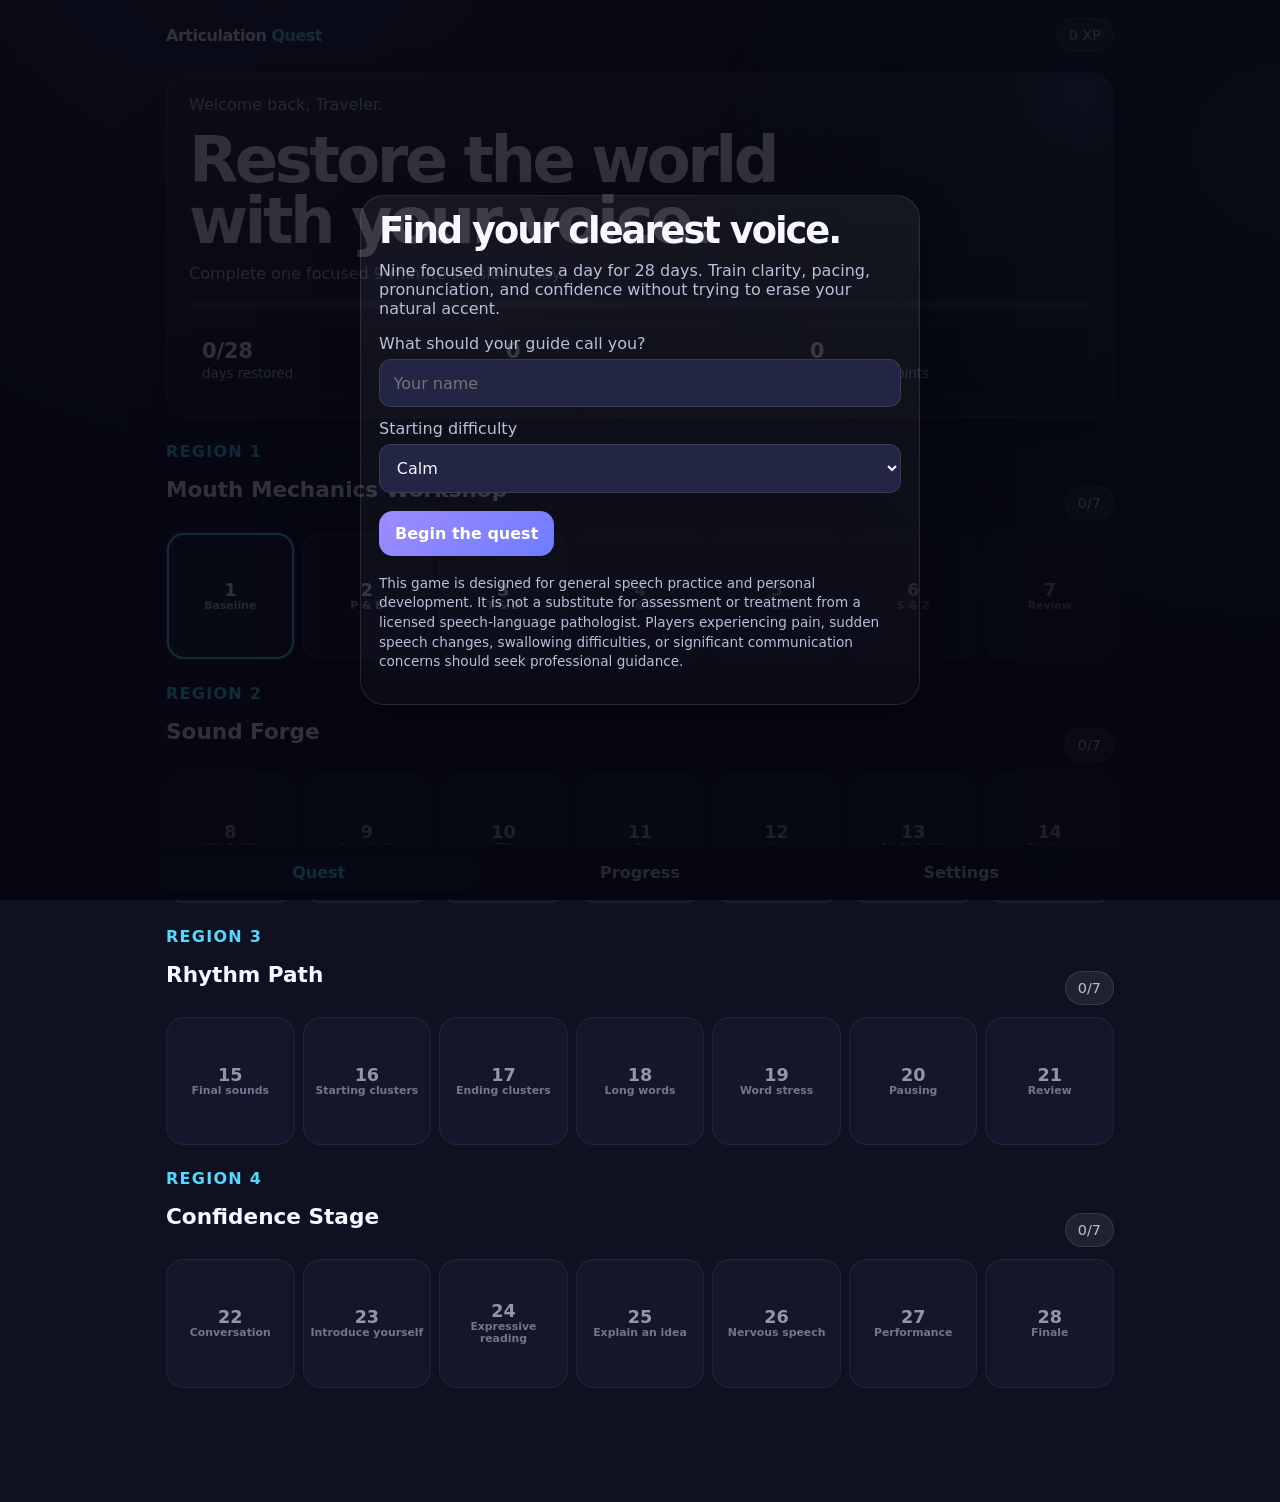
==== index (1).html @ 6aba7573 "Add files via upload save original website (testing)" ====
<!DOCTYPE html>
<html lang="en">
<head>
  <meta charset="UTF-8" />
  <meta name="viewport" content="width=device-width, initial-scale=1, viewport-fit=cover" />
  <meta name="theme-color" content="#15162b" />
  <title>Articulation Quest: 9 Minutes a Day</title>
  <style>
    :root{
      --bg:#0f1020; --panel:#191b33; --panel2:#222543; --text:#f6f7ff;
      --muted:#b9bfd9; --accent:#9d8cff; --accent2:#55d8ff; --good:#70e1aa;
      --warn:#ffd06b; --danger:#ff8ba7; --border:rgba(255,255,255,.1);
      --shadow:0 18px 40px rgba(0,0,0,.28); --font:16px;
    }
    *{box-sizing:border-box}
    body{margin:0;background:
      radial-gradient(circle at 20% -10%,rgba(157,140,255,.22),transparent 35%),
      radial-gradient(circle at 100% 10%,rgba(85,216,255,.12),transparent 30%),var(--bg);
      color:var(--text);font-family:Inter,ui-sans-serif,system-ui,-apple-system,Segoe UI,sans-serif;
      font-size:var(--font);min-height:100vh}
    button,input,select{font:inherit}
    button{border:0;border-radius:14px;padding:.8rem 1rem;font-weight:700;cursor:pointer}
    button:focus-visible,input:focus-visible,select:focus-visible{outline:3px solid var(--accent2);outline-offset:2px}
    .app{max-width:980px;margin:0 auto;padding:env(safe-area-inset-top) 16px calc(90px + env(safe-area-inset-bottom))}
    header{display:flex;align-items:center;justify-content:space-between;padding:18px 0 10px;gap:12px}
    .brand{font-weight:900;letter-spacing:-.03em}.brand span{color:var(--accent2)}
    .pill{background:rgba(255,255,255,.08);border:1px solid var(--border);border-radius:999px;padding:.5rem .75rem;color:var(--muted);font-size:.9rem}
    .hero,.card{background:linear-gradient(180deg,rgba(255,255,255,.055),rgba(255,255,255,.025));border:1px solid var(--border);border-radius:24px;box-shadow:var(--shadow)}
    .hero{padding:22px;margin:10px 0 18px;overflow:hidden;position:relative}
    .hero:after{content:"";position:absolute;width:190px;height:190px;border-radius:50%;right:-60px;top:-75px;background:radial-gradient(circle,var(--accent),transparent 67%);opacity:.2}
    h1,h2,h3,p{margin-top:0} h1{font-size:clamp(2rem,7vw,4rem);line-height:.95;letter-spacing:-.055em;margin-bottom:12px}
    h2{font-size:1.35rem} h3{font-size:1rem;color:var(--accent2);text-transform:uppercase;letter-spacing:.08em}
    .muted{color:var(--muted)} .row{display:flex;gap:10px;flex-wrap:wrap;align-items:center}
    .primary{background:linear-gradient(135deg,var(--accent),#6e7cff);color:white}
    .secondary{background:rgba(255,255,255,.08);color:var(--text);border:1px solid var(--border)}
    .danger{background:rgba(255,139,167,.15);color:#ffd8e2;border:1px solid rgba(255,139,167,.3)}
    .progress{height:11px;background:rgba(255,255,255,.08);border-radius:99px;overflow:hidden}
    .progress > div{height:100%;background:linear-gradient(90deg,var(--accent),var(--accent2));width:0}
    .stats{display:grid;grid-template-columns:repeat(3,1fr);gap:10px;margin-top:16px}
    .stat{background:rgba(0,0,0,.14);border:1px solid var(--border);border-radius:16px;padding:12px}
    .stat b{display:block;font-size:1.3rem}.stat small{color:var(--muted)}
    .region{margin:24px 0}.region-title{display:flex;justify-content:space-between;align-items:end;margin-bottom:12px}
    .day-grid{display:grid;grid-template-columns:repeat(7,1fr);gap:8px}
    .day{aspect-ratio:1;border-radius:18px;background:var(--panel);color:var(--text);border:1px solid var(--border);padding:5px;display:flex;flex-direction:column;justify-content:center;align-items:center;position:relative}
    .day small{color:var(--muted);font-size:.68rem;text-align:center;line-height:1.1}.day.locked{opacity:.58}.day.done{background:linear-gradient(145deg,rgba(112,225,170,.25),rgba(85,216,255,.13));border-color:rgba(112,225,170,.45)}
    .day.current{box-shadow:0 0 0 2px var(--accent2) inset}.day b{font-size:1.1rem}
    .card{padding:18px;margin:14px 0}.section-list{display:grid;gap:10px}
    .section-item{background:rgba(0,0,0,.15);border:1px solid var(--border);border-radius:17px;padding:14px;display:flex;justify-content:space-between;gap:10px;align-items:center}
    .section-item strong{display:block}.section-item small{color:var(--muted)}
    .timer{font-size:clamp(3rem,18vw,6rem);font-weight:900;text-align:center;letter-spacing:-.06em;margin:24px 0}
    .exercise-box{background:rgba(0,0,0,.18);border:1px solid var(--border);border-radius:20px;padding:18px;margin:14px 0}
    .words{display:flex;flex-wrap:wrap;gap:8px}.word{padding:.55rem .7rem;border-radius:12px;background:rgba(157,140,255,.13);border:1px solid rgba(157,140,255,.22)}
    .target{color:var(--warn);font-weight:900}.beatline{display:flex;gap:10px;justify-content:center;margin:24px 0}
    .beat{width:18px;height:18px;border-radius:50%;background:rgba(255,255,255,.18)}.beat.active{background:var(--accent2);box-shadow:0 0 22px var(--accent2)}
    .rating{display:grid;grid-template-columns:repeat(5,1fr);gap:8px}.rating button{background:rgba(255,255,255,.08);color:var(--text);padding:.7rem .2rem}.rating button.selected{background:var(--accent);color:#fff}
    .recorder{display:grid;gap:10px}.record-status{color:var(--muted);min-height:1.4em}
    audio{width:100%}.notice{font-size:.85rem;color:var(--muted);line-height:1.45}
    .modal{position:fixed;inset:0;background:rgba(4,5,14,.82);display:none;align-items:center;justify-content:center;padding:18px;z-index:50}
    .modal.open{display:flex}.modal .card{max-width:560px;max-height:90vh;overflow:auto}
    nav{position:fixed;bottom:0;left:0;right:0;background:rgba(13,14,29,.92);backdrop-filter:blur(16px);border-top:1px solid var(--border);z-index:20;padding-bottom:env(safe-area-inset-bottom)}
    nav .inner{max-width:980px;margin:auto;display:grid;grid-template-columns:repeat(3,1fr);padding:8px}
    nav button{background:transparent;color:var(--muted);padding:10px}nav button.active{color:var(--accent2);background:rgba(85,216,255,.08)}
    label{display:block;margin:12px 0 6px;color:var(--muted)} input[type=range],select{width:100%}
    select{background:var(--panel2);color:var(--text);border:1px solid var(--border);padding:.8rem;border-radius:12px}
    .hidden{display:none!important}
    @media(max-width:620px){.day-grid{grid-template-columns:repeat(4,1fr)}.stats{grid-template-columns:1fr 1fr}.stats .stat:last-child{grid-column:1/-1}}
  </style>
</head>
<body>
<div class="app">
  <header>
    <div class="brand">Articulation <span>Quest</span></div>
    <div class="pill" id="headerXP">0 XP</div>
  </header>
  <main id="view"></main>
</div>

<nav>
  <div class="inner">
    <button data-view="home" class="active">Quest</button>
    <button data-view="progress">Progress</button>
    <button data-view="settings">Settings</button>
  </div>
</nav>

<div class="modal" id="onboarding">
  <div class="card">
    <h1 style="font-size:2.3rem">Find your clearest voice.</h1>
    <p class="muted">Nine focused minutes a day for 28 days. Train clarity, pacing, pronunciation, and confidence without trying to erase your natural accent.</p>
    <label for="playerName">What should your guide call you?</label>
    <input id="playerName" placeholder="Your name" style="width:100%;padding:.85rem;border-radius:12px;border:1px solid var(--border);background:var(--panel2);color:var(--text)">
    <label for="difficulty">Starting difficulty</label>
    <select id="difficulty">
      <option>Calm</option><option>Confident</option><option>Performer</option>
    </select>
    <div class="row" style="margin-top:18px">
      <button class="primary" id="startQuest">Begin the quest</button>
    </div>
    <p class="notice" style="margin-top:18px">This game is designed for general speech practice and personal development. It is not a substitute for assessment or treatment from a licensed speech-language pathologist. Players experiencing pain, sudden speech changes, swallowing difficulties, or significant communication concerns should seek professional guidance.</p>
  </div>
</div>

<script>
const dayContent = {
1:{
 title:"Baseline & Relaxed Articulation", region:"Mouth Mechanics Workshop", target:"Awareness, breath, relaxed movement",
 warmup:["Drop your shoulders and breathe out slowly.","Open and close the jaw without forcing it.","Smile, pucker, then relax the lips.","Trace slow circles with the tongue behind closed lips."],
 syllables:["mah","mee","moh","nah","nee","noh","lah","lee"],
 words:["morning","balance","clearly","steady","comfortable","energy","listen","message","practice","voice"],
 sentences:[
  "My voice can be clear without feeling forced.",
  "I pause, breathe, and finish each word.",
  "Steady speech is easier to understand.",
  "I let my jaw and lips move freely.",
  "Today I notice how my voice feels."
 ],
 rhythm:"I breathe / I pause / I speak clearly.",
 passages:{
  Calm:"Today I am listening to my natural voice. I do not need to rush. I can breathe, pause, and allow each word to arrive clearly.",
  Confident:"My voice deserves space. I speak at a steady pace, finish my words, and let every sentence land with intention.",
  Performer:"Welcome to the first stage of the quest. The world responds as I breathe deeply, speak deliberately, and bring each phrase to life."
 },
 tongue:"Unique New York, unique New York.",
 reflection:"What changed when you slowed down by ten percent?",
 feedback:"Notice which words feel easiest. Your baseline is a starting point, not a score."
},
2:{
 title:"P & B: Lip Precision", region:"Mouth Mechanics Workshop", target:"P and B",
 warmup:["Press the lips together gently, then release.","Alternate a silent P and B shape.","Do three relaxed lip trills.","Say “puh-buh” slowly without tightening the jaw."],
 syllables:["pah","pee","poh","bah","bee","boh","pay","bay"],
 words:["paper","bright","people","balance","purpose","better","open","habit","prepare","possible"],
 sentences:[
  "Please bring the blue paper.",
  "People improve through patient practice.",
  "Breathe before beginning the paragraph.",
  "A balanced pace makes speech more powerful.",
  "Prepare each P and B with both lips."
 ],
 rhythm:"Prepare / breathe / begin.",
 passages:{
  Calm:"Before I begin, I breathe. My lips meet gently for each P and B, then release without extra pressure.",
  Confident:"People pay attention when a speaker begins with purpose. I breathe, prepare, and place each word clearly.",
  Performer:"Beyond the bright portal, a patient builder prepared a bridge. Piece by piece, the path became possible."
 },
 tongue:"Peter packed a bright blue backpack.",
 reflection:"Were your P sounds crisp without becoming explosive?",
 feedback:"Let both lips meet fully, then release. Avoid squeezing the jaw."
},
3:{
 title:"T & D: Tongue-Tip Control", region:"Mouth Mechanics Workshop", target:"T and D",
 warmup:["Touch the tongue tip behind the upper front teeth.","Alternate light T and D taps.","Say “tee-dee” at a slow, even pace.","Relax the jaw while the tongue does the work."],
 syllables:["tah","tee","toh","dah","dee","doh","tie","die"],
 words:["today","detail","steady","direct","attention","decide","total","different","timing","understand"],
 sentences:[
  "Today I take time to speak distinctly.",
  "Details are easier to understand at a steady pace.",
  "Do not rush the final sound.",
  "Timing and tone direct attention.",
  "I decide where each sentence ends."
 ],
 rhythm:"Take time / define details / end clearly.",
 passages:{
  Calm:"Today I direct my attention to the tip of my tongue. Each T and D is light, clear, and steady.",
  Confident:"I take time to define the details. My timing is deliberate, and every ending is easy to hear.",
  Performer:"At dawn, the traveler detected a hidden door. With steady timing and determined focus, they entered the distant tower."
 },
 tongue:"Tiny details determine the total design.",
 reflection:"Did the tongue stay active while the jaw stayed relaxed?",
 feedback:"Use a light tongue tap. Stronger pressure does not always create clearer speech."
}
};

const topics = [
"Baseline","P & B","T & D","K & G","F & V","S & Z","Review",
"SH & CH","J / soft G","TH","R","L","M, N & NG","Review",
"Final sounds","Starting clusters","Ending clusters","Long words","Word stress","Pausing","Review",
"Conversation","Introduce yourself","Expressive reading","Explain an idea","Nervous speech","Performance","Finale"
];
const regions = ["Mouth Mechanics Workshop","Sound Forge","Rhythm Path","Confidence Stage"];

let state = JSON.parse(localStorage.getItem("aqState")||"null") || {
  onboarded:false,name:"Traveler",difficulty:"Calm",xp:0,streak:0,completed:[],ratings:{},recordings:{},
  settings:{font:16,volume:1,reducedMotion:false,contrast:"standard"},lastPlayed:null
};
let currentView="home", session=null, timerId=null, beatId=null, mediaRecorder=null, chunks=[], currentAudioURL=null;

function save(){localStorage.setItem("aqState",JSON.stringify(state));updateHeader()}
function updateHeader(){document.getElementById("headerXP").textContent=`${state.xp} XP`}
function setView(v){currentView=v;document.querySelectorAll("nav button").forEach(b=>b.classList.toggle("active",b.dataset.view===v));render()}
document.querySelectorAll("nav button").forEach(b=>b.onclick=()=>setView(b.dataset.view));

function render(){
 applySettings();
 const root=document.getElementById("view");
 if(currentView==="home") root.innerHTML=homeHTML();
 if(currentView==="progress") root.innerHTML=progressHTML();
 if(currentView==="settings") root.innerHTML=settingsHTML();
 bind();
}
function homeHTML(){
 const pct=Math.round(state.completed.length/28*100);
 return `
 <section class="hero">
  <p class="muted">Welcome back, ${escapeHTML(state.name)}.</p>
  <h1>Restore the world<br>with your voice.</h1>
  <p class="muted">Complete one focused 9-minute session today.</p>
  <div class="progress"><div style="width:${pct}%"></div></div>
  <div class="stats">
   <div class="stat"><b>${state.completed.length}/28</b><small>days restored</small></div>
   <div class="stat"><b>${state.streak}</b><small>day streak</small></div>
   <div class="stat"><b>${state.xp}</b><small>experience points</small></div>
  </div>
 </section>
 ${regions.map((r,ri)=>{
  const start=ri*7;
  return `<section class="region">
   <div class="region-title"><div><h3>Region ${ri+1}</h3><h2>${r}</h2></div><span class="pill">${state.completed.filter(d=>d>start&&d<=start+7).length}/7</span></div>
   <div class="day-grid">${topics.slice(start,start+7).map((t,i)=>{
    const day=start+i+1, ready=day<=3, done=state.completed.includes(day), current=day===Math.min(28,state.completed.length+1);
    return `<button class="day ${!ready?'locked':''} ${done?'done':''} ${current?'current':''}" data-day="${day}">
      <b>${day}</b><small>${t}</small>
    </button>`
   }).join("")}</div>
  </section>`
 }).join("")}`;
}
function progressHTML(){
 return `<section class="hero"><h1>Your voice archive.</h1><p class="muted">Recordings remain on this device for the current session only in this prototype. Ratings and progress are stored locally.</p></section>
 <section class="card"><h2>Milestones</h2>
 ${[1,7,14,21,28].map(d=>`<div class="section-item"><div><strong>Day ${d} recording</strong><small>${state.completed.includes(d)?"Completed":"Not yet completed"}</small></div><span>${state.completed.includes(d)?"✦":"○"}</span></div>`).join("")}
 </section>
 <section class="card"><h2>Self-ratings</h2>
 ${Object.keys(state.ratings).length?Object.entries(state.ratings).map(([d,r])=>`<div class="section-item"><div><strong>Day ${d}</strong><small>Clarity ${r.clarity}/5 · Comfort ${r.comfort}/5 · Confidence ${r.confidence}/5</small></div></div>`).join(""):"<p class='muted'>Complete a session to begin your archive.</p>"}
 </section>`;
}
function settingsHTML(){
 return `<section class="hero"><h1>Settings</h1><p class="muted">Adjust the training experience to fit you.</p></section>
 <section class="card">
  <label>Difficulty</label><select id="settingDifficulty"><option ${state.difficulty==="Calm"?"selected":""}>Calm</option><option ${state.difficulty==="Confident"?"selected":""}>Confident</option><option ${state.difficulty==="Performer"?"selected":""}>Performer</option></select>
  <label>Text size: <span id="fontVal">${state.settings.font}px</span></label><input id="fontRange" type="range" min="14" max="22" value="${state.settings.font}">
  <label>Example audio volume</label><input id="volumeRange" type="range" min="0" max="1" step=".1" value="${state.settings.volume}">
  <label><input id="reducedMotion" type="checkbox" ${state.settings.reducedMotion?"checked":""}> Reduce animation</label>
  <label>Contrast</label><select id="contrast"><option value="standard" ${state.settings.contrast==="standard"?"selected":""}>Standard</option><option value="high" ${state.settings.contrast==="high"?"selected":""}>High contrast</option></select>
  <div class="row" style="margin-top:18px"><button class="danger" id="resetBtn">Reset all progress</button></div>
 </section>`;
}
function bind(){
 document.querySelectorAll("[data-day]").forEach(btn=>btn.onclick=()=>{
  const d=+btn.dataset.day;
  if(d>3){alert("This day is mapped and ready for future content. Days 1–3 are fully playable in this prototype.");return}
  openDay(d);
 });
 const diff=document.getElementById("settingDifficulty"); if(diff) diff.onchange=e=>{state.difficulty=e.target.value;save()};
 const fr=document.getElementById("fontRange"); if(fr) fr.oninput=e=>{state.settings.font=+e.target.value;document.getElementById("fontVal").textContent=e.target.value+"px";save();render()};
 const vr=document.getElementById("volumeRange"); if(vr) vr.oninput=e=>{state.settings.volume=+e.target.value;save()};
 const rm=document.getElementById("reducedMotion"); if(rm) rm.onchange=e=>{state.settings.reducedMotion=e.target.checked;save();applySettings()};
 const ct=document.getElementById("contrast"); if(ct) ct.onchange=e=>{state.settings.contrast=e.target.value;save();applySettings()};
 const rb=document.getElementById("resetBtn"); if(rb) rb.onclick=()=>{if(confirm("Reset all Articulation Quest progress?")){localStorage.removeItem("aqState");location.reload()}};
}
function openDay(day){
 session={day,step:0,ratings:{clarity:3,comfort:3,difficulty:3,confidence:3}};
 renderSession();
}
const steps=[
 ["Wake-Up",60],["Sound Training",120],["Precision Challenge",120],
 ["Rhythm & Pacing",120],["Final Performance",60],["Reflection & Reward",60]
];
function renderSession(){
 const c=dayContent[session.day], [name,seconds]=steps[session.step];
 currentView="session"; document.querySelectorAll("nav button").forEach(b=>b.classList.remove("active"));
 document.getElementById("view").innerHTML=`
  <section class="hero"><p class="muted">Day ${session.day} · ${c.region}</p><h1 style="font-size:clamp(2rem,9vw,4rem)">${c.title}</h1><div class="progress"><div style="width:${session.step/6*100}%"></div></div></section>
  <section class="card"><h3>Stage ${session.step+1} of 6</h3><h2>${name}</h2>${stepContent(c)}
   <div class="row" style="margin-top:18px">
    <button class="secondary" id="exitSession">Exit</button>
    ${session.step<5?`<button class="primary" id="startTimer">Start ${Math.ceil(seconds/60)}-minute stage</button>`:`<button class="primary" id="completeDay">Complete Day</button>`}
   </div>
  </section>`;
 document.getElementById("exitSession").onclick=()=>{stopAll();currentView="home";render()};
 const st=document.getElementById("startTimer");if(st) st.onclick=()=>startTimer(seconds);
 const cd=document.getElementById("completeDay");if(cd) cd.onclick=completeDay;
 bindRecorder();bindRatings();bindSpeak();bindBeat();
}
function stepContent(c){
 switch(session.step){
  case 0:return `<p class="muted">Move gently. Stop if anything hurts.</p><div class="exercise-box">${c.warmup.map((x,i)=>`<p><b>${i+1}.</b> ${x}</p>`).join("")}</div><div class="timer" id="timer">1:00</div>`;
  case 1:return `<p>Target: <span class="target">${c.target}</span></p><h3>Syllables</h3><div class="words">${c.syllables.map(w=>`<span class="word">${w}</span>`).join("")}</div><h3 style="margin-top:18px">Practice words</h3><div class="words">${c.words.map(w=>`<span class="word">${w}</span>`).join("")}</div><button class="secondary speakBtn" data-speak="${c.words.join(", ")}" style="margin-top:15px">Hear an example</button><div class="timer" id="timer">2:00</div>`;
  case 2:return `<p class="muted">Read slowly once. Repeat with a natural pace.</p><div class="exercise-box">${c.sentences.map(s=>`<p>${highlight(s,c.target)}</p>`).join("")}</div><button class="secondary speakBtn" data-speak="${c.sentences.join(" ")}">Replay example</button><div class="recorder" style="margin-top:16px"><button id="recordBtn" class="primary">Start recording</button><div class="record-status" id="recordStatus"></div><audio id="playback" controls class="hidden"></audio></div><div class="timer" id="timer">2:00</div>`;
  case 3:return `<p>Speak with the pulse:</p><div class="exercise-box"><h2 style="text-align:center">${c.rhythm}</h2><div class="beatline">${[0,1,2,3].map(i=>`<span class="beat"></span>`).join("")}</div><button class="secondary" id="beatBtn">Start rhythm guide</button></div><div class="timer" id="timer">2:00</div>`;
  case 4:return `<div class="row">${["Calm","Confident","Performer"].map(d=>`<button class="${state.difficulty===d?"primary":"secondary"} diffBtn" data-diff="${d}">${d}</button>`).join("")}</div><div class="exercise-box"><p id="performanceText">${c.passages[state.difficulty]}</p></div><button class="secondary speakBtn" data-speak="${c.passages[state.difficulty]}">Hear example</button><div class="recorder" style="margin-top:16px"><button id="recordBtn" class="primary">Record performance</button><div class="record-status" id="recordStatus"></div><audio id="playback" controls class="hidden"></audio></div><p class="muted"><b>Bonus:</b> ${c.tongue}</p><div class="timer" id="timer">1:00</div>`;
  case 5:return `<p>${c.reflection}</p>${ratingHTML("clarity","Clarity")}${ratingHTML("comfort","Comfort")}${ratingHTML("difficulty","Difficulty")}${ratingHTML("confidence","Confidence")}<div class="exercise-box"><b>Guide feedback</b><p>${c.feedback}</p></div>`;
 }
}
function ratingHTML(key,label){return `<label>${label}</label><div class="rating" data-rating="${key}">${[1,2,3,4,5].map(n=>`<button class="${session.ratings[key]===n?"selected":""}" data-score="${n}">${n}</button>`).join("")}</div>`}
function bindRatings(){document.querySelectorAll(".rating").forEach(g=>g.querySelectorAll("button").forEach(b=>b.onclick=()=>{session.ratings[g.dataset.rating]=+b.dataset.score;renderSession()}))}
function bindSpeak(){document.querySelectorAll(".speakBtn").forEach(b=>b.onclick=()=>{speechSynthesis.cancel();const u=new SpeechSynthesisUtterance(b.dataset.speak);u.rate=.82;u.volume=state.settings.volume;speechSynthesis.speak(u)})}
function bindBeat(){
 const btn=document.getElementById("beatBtn");if(!btn)return;
 btn.onclick=()=>{clearInterval(beatId);let i=0,beats=[...document.querySelectorAll(".beat")];beats.forEach(x=>x.classList.remove("active"));beats[0].classList.add("active");beatId=setInterval(()=>{beats.forEach(x=>x.classList.remove("active"));i=(i+1)%beats.length;beats[i].classList.add("active")},650)}
 document.querySelectorAll(".diffBtn").forEach(b=>b.onclick=()=>{state.difficulty=b.dataset.diff;save();renderSession()})
}
function startTimer(total){
 const el=document.getElementById("timer"); let left=total; document.getElementById("startTimer").disabled=true;
 clearInterval(timerId); timerId=setInterval(()=>{left--;el.textContent=`${Math.floor(left/60)}:${String(left%60).padStart(2,"0")}`;
  if(left<=0){clearInterval(timerId);navigator.vibrate?.(120);session.step++;renderSession()}
 },1000)
}
async function bindRecorder(){
 const btn=document.getElementById("recordBtn"); if(!btn)return;
 btn.onclick=async()=>{
  if(mediaRecorder?.state==="recording"){mediaRecorder.stop();btn.textContent="Start recording";return}
  try{
   const stream=await navigator.mediaDevices.getUserMedia({audio:true});
   chunks=[];mediaRecorder=new MediaRecorder(stream);
   mediaRecorder.ondataavailable=e=>chunks.push(e.data);
   mediaRecorder.onstop=()=>{const blob=new Blob(chunks,{type:"audio/webm"});currentAudioURL=URL.createObjectURL(blob);const a=document.getElementById("playback");a.src=currentAudioURL;a.classList.remove("hidden");document.getElementById("recordStatus").textContent="Recording ready for playback.";stream.getTracks().forEach(t=>t.stop())};
   mediaRecorder.start();btn.textContent="Stop recording";document.getElementById("recordStatus").textContent="Recording… speak naturally.";
  }catch(e){document.getElementById("recordStatus").textContent="Microphone unavailable. You can still complete the exercise using self-rating."}
 }
}
function completeDay(){
 const d=session.day;
 if(!state.completed.includes(d)){state.completed.push(d);state.xp+=100;state.streak+=1}
 state.ratings[d]=session.ratings;state.lastPlayed=new Date().toISOString();save();stopAll();
 document.getElementById("view").innerHTML=`<section class="hero"><h3>Day ${d} restored</h3><h1>+100 XP</h1><p>${dayContent[d].feedback}</p><div class="row"><button class="primary" id="returnMap">Return to map</button></div></section>`;
 document.getElementById("returnMap").onclick=()=>{currentView="home";render()}
}
function stopAll(){clearInterval(timerId);clearInterval(beatId);speechSynthesis.cancel();if(mediaRecorder?.state==="recording")mediaRecorder.stop()}
function applySettings(){
 document.documentElement.style.setProperty("--font",state.settings.font+"px");
 if(state.settings.contrast==="high"){document.documentElement.style.setProperty("--muted","#e9ebff");document.documentElement.style.setProperty("--border","rgba(255,255,255,.28)")}else{document.documentElement.style.setProperty("--muted","#b9bfd9");document.documentElement.style.setProperty("--border","rgba(255,255,255,.1)")}
 document.documentElement.style.scrollBehavior=state.settings.reducedMotion?"auto":"smooth";
}
function highlight(s,target){
 const letters=target.match(/[A-Z]+/g)||[];
 let out=escapeHTML(s);
 letters.forEach(l=>{if(l.length===1)out=out.replace(new RegExp(`(${l})`,"gi"),'<span class="target">$1</span>')});
 return out
}
function escapeHTML(s){return String(s).replace(/[&<>"']/g,m=>({"&":"&amp;","<":"&lt;",">":"&gt;",'"':"&quot;","'":"&#039;"}[m]))}

document.getElementById("startQuest").onclick=()=>{
 state.name=document.getElementById("playerName").value.trim()||"Traveler";
 state.difficulty=document.getElementById("difficulty").value;state.onboarded=true;save();
 document.getElementById("onboarding").classList.remove("open");render()
};
if(!state.onboarded)document.getElementById("onboarding").classList.add("open");
updateHeader();render();
</script>
</body>
</html>
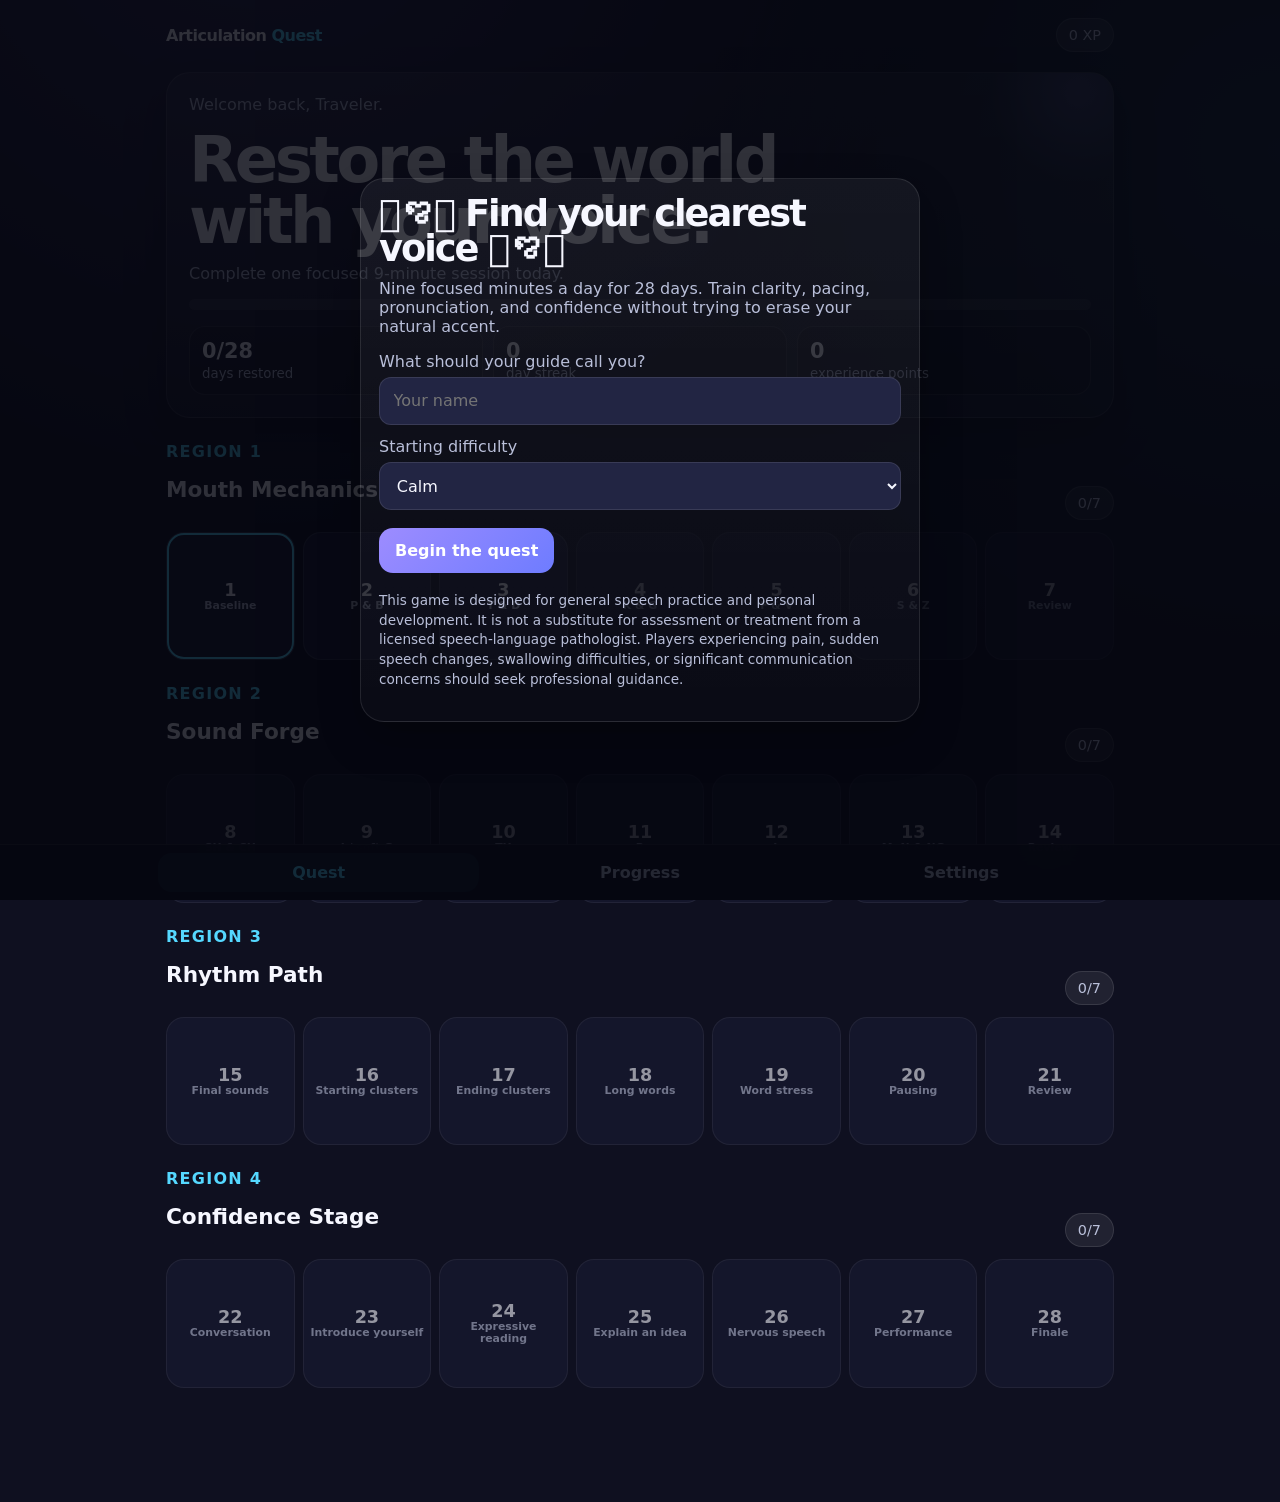
==== commit 27fe428a: "Update index (1).html" ====
--- a/index (1).html
+++ b/index (1).html
@@ -85,7 +85,7 @@
 
 <div class="modal" id="onboarding">
   <div class="card">
-    <h1 style="font-size:2.3rem">Find your clearest voice.</h1>
+    <h1 style="font-size:2.3rem">𓆩ꨄ︎𓆪 Find your clearest voice 𓆩ꨄ︎𓆪</h1>
     <p class="muted">Nine focused minutes a day for 28 days. Train clarity, pacing, pronunciation, and confidence without trying to erase your natural accent.</p>
     <label for="playerName">What should your guide call you?</label>
     <input id="playerName" placeholder="Your name" style="width:100%;padding:.85rem;border-radius:12px;border:1px solid var(--border);background:var(--panel2);color:var(--text)">
@@ -348,4 +348,4 @@
 updateHeader();render();
 </script>
 </body>
-</html>+</html>
